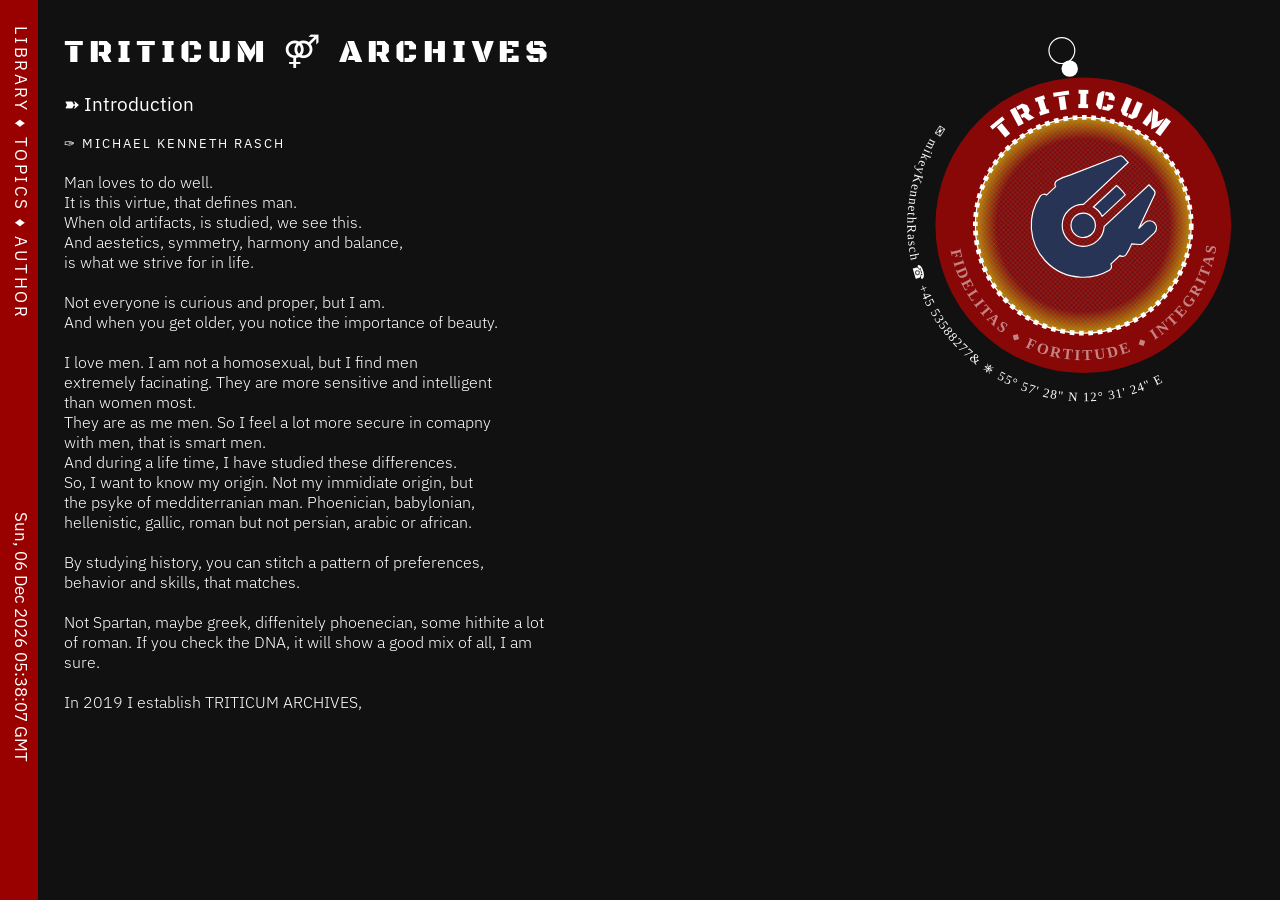
==== static/taIntro.html @ 06a34884 "Add files via upload" ====
<html>

<head>
  <title>TRITICUM DIGITAL ARCHIVES</title>
  <meta charset="UTF-8">
  <meta name="viewport" content="width=device-width, initial-scale=1">
  <link href="https://fonts.googleapis.com/css?family=Fira+Code|Black+Ops+One|IBM+Plex+Sans:100,300,700" rel="stylesheet">
  <link href="ta.css" rel="stylesheet">   
  <link href="https://storage.googleapis.com/milliniumfalcon/falcon.png" rel="icon">
  <style>

    #taBody {
      margin: 0;
      padding: 0;
      margin-left: 5vw;
      background-color: #111;
      background-image: url(https://upload.wikimedia.org/wikipedia/commons/2/20/Laocoon_group_sculpture.jpg);
      background-attachment: fixed;
      background-size: contain;
      background-position: right;
      background-clip: content-box;
      background-repeat: no-repeat;
      color: #fff;
      font-family: 'IBM Plex Sans';
    }
  
    #zmain {
       margin-right: 3vw;
      
    }
  </style>
</head>

<body id="taBody">

  <div id="taIndex">

    <svg style="position: fixed; width: 3vw; left:0;top:0; " xmlns="http://www.w3.org/2000/svg" viewBox="0 0 30 1200">
      <rect x="0" y="0" width="30" height="1200" fill="#900"></rect>
      <g font-size="small" fill="#fff" text-anchor="start">
        <text x="12" y="400" transform="rotate(90 12 400)" id="tMinus">ø</text>
        <text x="12" y="20"  transform="rotate(90 12 20)" letter-spacing="2" >LIBRARY ♦ TOPICS ♦ AUTHOR</text>
      </g>
    </svg>

  </div>
  
  <div id="zmain"></div>

  <h1>TRITICUM ⚤ ARCHIVES</h1>
    
  <div class="w50">
    <h3>Introduction</h3>

    <h5>MICHAEL KENNETH RASCH </h5>
    <p>
      Man loves to do well. 
      It is this virtue, that defines man.
      When old artifacts, is studied, we see this.
      And aestetics, symmetry, harmony and balance,
      is what we strive for in life.

      Not everyone is curious and proper, but I am.
      And when you get older, you notice the importance of beauty.

      I love men. I am not a homosexual, but I find men
      extremely facinating. They are more sensitive and intelligent
      than women most.
      They are as me men. So I feel a lot more secure in comapny 
      with men, that is smart men.
      And during a life time, I have studied these differences.
      So, I want to know my origin. Not my immidiate origin, but 
      the psyke of medditerranian man. Phoenician, babylonian,
      hellenistic, gallic, roman but not persian, arabic or african.

      By studying history, you can stitch a pattern of preferences,
      behavior and skills, that matches.

      Not Spartan, maybe greek, diffenitely phoenecian, some hithite a lot
      of roman. If you check the DNA, it will show a good mix of all, I am
      sure.
      
      In 2019 I establish TRITICUM ARCHIVES, 
    </p>

  </div>

  <svg style="width: 33%;  position: fixed; top: 0; right: 0" xmlns="http://www.w3.org/2000/svg"
    viewBox="0 0 360 360">
    <defs>
      <pattern id="cross" patternUnits="userSpaceOnUse" width="4" height="4">
        <path d="M0,4 L4,0 M4,4 L0,0" fill="none" stroke="#0ff" stroke-width=".2" stroke-opacity="0.5" />
      </pattern>
      <radialGradient id="radial">
        <stop offset="80%" stop-color="#ffff0000" />
        <stop offset="100%" stop-color="#ffff0080" />
      </radialGradient>
    </defs>

    <g transform="translate(64,64)">
      <g>
        <path fill="#ff800000" id="zoutside"
          d="M 5.1271933566511905 41.96353454734313 A 150 150 0 0 0 250.87280664334878 214.0364654526569">
        </path>
        <text font-size="11" fill="#fff" font-weight="100" text-anchor="start" font-family="'IBM Sans Plex', serif"
          letter-spacing="1">
          <textPath href="#zoutside">
            &#x2709; mikeyKennethRasch &#x260E; +45 53588277& &#x26EF; 55° 57' 28" N 12° 31' 24" E
          </textPath>
        </text>
      </g>
      <g>
        <circle r="7" fill="#fff">
          <animateMotion dur="90s" repeatCount="indefinite"
            path="M 125.66137753740401 -5.9795911509564235 A 134 134 0 1 0 128 -6 z">
          </animateMotion>
        </circle>

        <circle r="11" fill="none" stroke="#fff">
          <animateMotion dur="60s" repeatCount="indefinite"
            path="M 125.38213903440747 -21.977154273458694 A 150 150 0 1 0 128 -22 z">
          </animateMotion>
        </circle>

        <path id="ztop" fill="none" d="M 28 128 A 100 100 0 0 1 228 128"></path>
        <path id="zbottom" fill="none" d="M 13 128 A 115 115 0 0 0 243 128"></path>
        <circle cx="128" cy="128" r="126" fill="#ff000080" stroke="none" stroke-width="1"></circle>

        <circle cx="128" cy="128" r="92" fill="url(#radial)" stroke="#ffffff" stroke-width="4" stroke-dasharray="4 4">
        </circle>
        <circle cx="128" cy="128" r="92" fill="url(#cross)" stroke="#ffffff"></circle>
        <text font-size="24" fill="#fff" text-anchor="start" font-family="'Black Ops One', serif" letter-spacing="4">
          <textPath startOffset="25.2%" href="#ztop">
            TRITICUM
          </textPath>
        </text>
        <text font-size="13" fill="#ffffff80" font-weight="700" text-anchor="start" font-family="'IBM Sans Plex', serif"
          letter-spacing="2">
          <textPath startOffset="6%" href="#zbottom">
            FIDELITAS ⬥ FORTITUDE ⬥ INTEGRITAS
          </textPath>
        </text>
      </g>
      <g transform="translate(83.7,66.7),scale(0.5)">
        <g>
          <path
            d="M158.339,68.332l-38.012,38.013c-1.654-3.222-3.822-6.247-6.518-8.942c-2.664-2.664-5.678-4.848-8.933-6.526l38.011-38.011
    c2.86,2.232,5.615,4.632,8.221,7.238C153.701,62.696,156.103,65.454,158.339,68.332z M73.816,137.395
    c3.925,3.925,9.143,6.086,14.693,6.086c5.55,0,10.768-2.162,14.692-6.086c8.102-8.102,8.102-21.284,0-29.386
    c-3.924-3.924-9.143-6.086-14.692-6.086c-5.551,0-10.77,2.162-14.694,6.086C65.715,116.111,65.715,129.294,73.816,137.395z
     M210.116,114.561c-0.008-0.007-0.077-0.077-0.084-0.084c-2.236-2.236-5.21-3.467-8.372-3.467c-3.163,0-6.137,1.232-8.372,3.468
    l-9.503,9.503l-0.132-0.005l24.608-57.434c1.208-2.818,0.578-6.088-1.59-8.257l-8.536-8.536l-73.886,73.887
    c-0.229,8.848-3.702,17.628-10.44,24.366c-6.759,6.758-15.743,10.48-25.3,10.48c-9.558,0-18.542-3.722-25.301-10.48
    c-13.949-13.95-13.949-36.648,0-50.599c6.542-6.541,15.17-10.227,24.384-10.457l73.869-73.869l-8.536-8.536
    c-2.167-2.167-5.435-2.797-8.257-1.59L62.994,37.946c-7.599,2.284-14.888,5.58-21.663,9.855c-1.929,1.217-3.198,3.244-3.452,5.51
    c-0.2,1.794,0.254,3.583,1.252,5.05L24.168,73.324c-1.466-0.997-3.257-1.451-5.049-1.251c-2.267,0.253-4.294,1.523-5.511,3.451
    C3.064,92.233-1.597,112.311,0.485,132.059c2.112,20.051,11.143,38.959,25.425,53.242c16.712,16.711,38.932,25.915,62.568,25.916
    c0.002,0,0.001,0,0.003,0c16.769,0,33.094-4.708,47.207-13.613c1.929-1.217,3.198-3.245,3.452-5.511
    c0.2-1.793-0.255-3.582-1.252-5.049l14.962-14.963c1.467,0.998,3.254,1.455,5.051,1.252c2.266-0.253,4.293-1.523,5.51-3.452
    c3.652-5.788,6.583-11.985,8.784-18.429l13.854,0.497c0.091,0.003,0.183,0.005,0.273,0.005c2.092,0,3.991-0.868,5.357-2.266
    c0.041-0.039,0.085-0.073,0.125-0.113l18.29-18.291c2.236-2.236,3.469-5.21,3.469-8.373S212.33,116.775,210.116,114.561z"
            fill="rgb(40,52,85)" stroke="#fff" stroke-width="2">

            <animateTransform attributeName="transform" attributeType="XML" type="rotate" from="0 89 122"
              to="360 89 122" dur="180s" repeatCount="indefinite"></animateTransform>
          </path>
        </g>
      </g>

  </svg>
</body>
<script src="ta.js"></script>

</html>
---- static/ta.css ----
body {
  margin: 0;
  padding: 0;  
  font-family: "IBM Plex Sans";
}
div {
  float: left;
}
h1 {
  color: #fff;
  margin: 1em 0 0 0;
  font-family: "Black Ops One";
  text-align: left;
  letter-spacing: 5;
  font-weight: normal;
}
h3 {
  color: #fff;
  margin-top: 0.5em 0 0 0;
  text-align: left;  
  font-weight: normal;  
}
h3::before {
  content: "➽ ";
}
h5 {
  color: #fff;
  margin: .3em 0 0 0;
  text-align: left;
  font-weight: normal ;
  
  letter-spacing: 2;
}
h5::before {
  content: "✑ ";
}
p {
  font-weight: 300;
  margin: 0;
  white-space: pre-line;
  float: left;
}
#zoutside {
  visibility: hidden;
  display: none;
}
.w50 {
  width: 50%;
  float: left;
}
#zlibrary {
  width: 100%;
  height: 1200%;
}
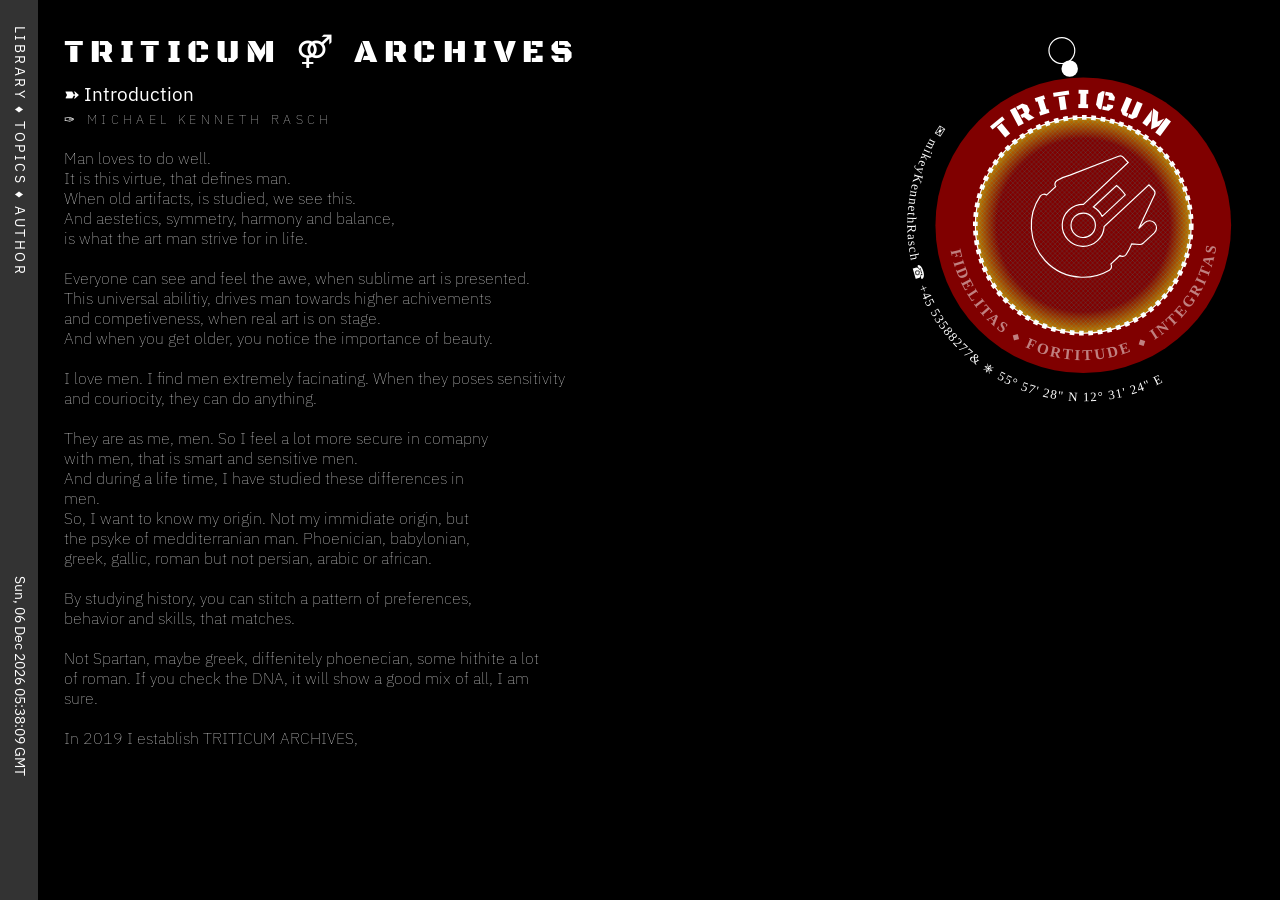
==== commit 60c4ab14: "Add files via upload" ====
--- a/static/taIntro.html
+++ b/static/taIntro.html
@@ -1,51 +1,31 @@
 <html>
 
 <head>
+
   <title>TRITICUM DIGITAL ARCHIVES</title>
   <meta charset="UTF-8">
   <meta name="viewport" content="width=device-width, initial-scale=1">
-  <link href="https://fonts.googleapis.com/css?family=Fira+Code|Black+Ops+One|IBM+Plex+Sans:100,300,700" rel="stylesheet">
-  <link href="ta.css" rel="stylesheet">   
+  <link href="https://fonts.googleapis.com/css?family=Fira+Code|Black+Ops+One|IBM+Plex+Sans:100,400" rel="stylesheet">
+  <link href="ta.css" rel="stylesheet">
   <link href="https://storage.googleapis.com/milliniumfalcon/falcon.png" rel="icon">
-  <style>
 
-    #taBody {
-      margin: 0;
-      padding: 0;
-      margin-left: 5vw;
-      background-color: #111;
-      background-image: url(https://upload.wikimedia.org/wikipedia/commons/2/20/Laocoon_group_sculpture.jpg);
-      background-attachment: fixed;
-      background-size: contain;
-      background-position: right;
-      background-clip: content-box;
-      background-repeat: no-repeat;
-      color: #fff;
-      font-family: 'IBM Plex Sans';
-    }
-  
-    #zmain {
-       margin-right: 3vw;
-      
-    }
-  </style>
 </head>
 
-<body id="taBody">
+<body id="taBody" style="background-image: url(https://upload.wikimedia.org/wikipedia/commons/2/20/Laocoon_group_sculpture.jpg)">
 
-  <div id="taIndex">
+<div id="taIndex">
 
-    <svg style="position: fixed; width: 3vw; left:0;top:0; " xmlns="http://www.w3.org/2000/svg" viewBox="0 0 30 1200">
-      <rect x="0" y="0" width="30" height="1200" fill="#900"></rect>
-      <g font-size="small" fill="#fff" text-anchor="start">
-        <text x="12" y="400" transform="rotate(90 12 400)" id="tMinus">ø</text>
-        <text x="12" y="20"  transform="rotate(90 12 20)" letter-spacing="2" >LIBRARY ♦ TOPICS ♦ AUTHOR</text>
-      </g>
-    </svg>
+  <svg style="position: fixed; width: 3vw; left:0;top:0; " xmlns="http://www.w3.org/2000/svg" viewBox="0 0 30 1200">
+    <rect id="taSideBarColor" x="0" y="0" width="30" height="1200" fill="#333"></rect>
+    <g fill="#fff" text-anchor="start">
+      <text x="12" y="450" transform="rotate(90 12 450)" id="tMinus">ø</text>
+      <text x="12" y="20" transform="rotate(90 12 20)" letter-spacing="2">LIBRARY ♦ TOPICS ♦ AUTHOR</text>
+    </g>
+  </svg>
 
-  </div>
-  
-  <div id="zmain"></div>
+</div>
+
+<div id="zmain"></div>
 
   <h1>TRITICUM ⚤ ARCHIVES</h1>
     
@@ -58,20 +38,23 @@
       It is this virtue, that defines man.
       When old artifacts, is studied, we see this.
       And aestetics, symmetry, harmony and balance,
-      is what we strive for in life.
+      is what the art man strive for in life.
 
-      Not everyone is curious and proper, but I am.
+      Everyone can see and feel the awe, when sublime art is presented.
+      This universal abilitiy, drives man towards higher achivements
+      and competiveness, when real art is on stage.
       And when you get older, you notice the importance of beauty.
 
-      I love men. I am not a homosexual, but I find men
-      extremely facinating. They are more sensitive and intelligent
-      than women most.
-      They are as me men. So I feel a lot more secure in comapny 
-      with men, that is smart men.
-      And during a life time, I have studied these differences.
+      I love men. I find men extremely facinating. When they poses sensitivity
+      and couriocity, they can do anything.
+
+      They are as me, men. So I feel a lot more secure in comapny 
+      with men, that is smart and sensitive men.
+      And during a life time, I have studied these differences in
+      men.
       So, I want to know my origin. Not my immidiate origin, but 
       the psyke of medditerranian man. Phoenician, babylonian,
-      hellenistic, gallic, roman but not persian, arabic or african.
+      greek, gallic, roman but not persian, arabic or african.
 
       By studying history, you can stitch a pattern of preferences,
       behavior and skills, that matches.
@@ -159,7 +142,7 @@
     c0.2-1.793-0.255-3.582-1.252-5.049l14.962-14.963c1.467,0.998,3.254,1.455,5.051,1.252c2.266-0.253,4.293-1.523,5.51-3.452
     c3.652-5.788,6.583-11.985,8.784-18.429l13.854,0.497c0.091,0.003,0.183,0.005,0.273,0.005c2.092,0,3.991-0.868,5.357-2.266
     c0.041-0.039,0.085-0.073,0.125-0.113l18.29-18.291c2.236-2.236,3.469-5.21,3.469-8.373S212.33,116.775,210.116,114.561z"
-            fill="rgb(40,52,85)" stroke="#fff" stroke-width="2">
+            fill="none"  stroke="#fff" stroke-width="2">
 
             <animateTransform attributeName="transform" attributeType="XML" type="rotate" from="0 89 122"
               to="360 89 122" dur="180s" repeatCount="indefinite"></animateTransform>
--- a/static/ta.css
+++ b/static/ta.css
@@ -1,54 +1,75 @@
-body {
-  margin: 0;
-  padding: 0;  
-  font-family: "IBM Plex Sans";
-}
-div {
-  float: left;
-}
-h1 {
-  color: #fff;
-  margin: 1em 0 0 0;
-  font-family: "Black Ops One";
-  text-align: left;
-  letter-spacing: 5;
-  font-weight: normal;
-}
-h3 {
-  color: #fff;
-  margin-top: 0.5em 0 0 0;
-  text-align: left;  
-  font-weight: normal;  
-}
-h3::before {
-  content: "➽ ";
-}
-h5 {
-  color: #fff;
-  margin: .3em 0 0 0;
-  text-align: left;
-  font-weight: normal ;
-  
-  letter-spacing: 2;
-}
-h5::before {
-  content: "✑ ";
-}
-p {
-  font-weight: 300;
-  margin: 0;
-  white-space: pre-line;
-  float: left;
-}
-#zoutside {
-  visibility: hidden;
-  display: none;
-}
-.w50 {
-  width: 50%;
-  float: left;
-}
-#zlibrary {
-  width: 100%;
-  height: 1200%;
-}
+body {
+  margin: 0;
+  padding: 0;  
+  font-family: "IBM Plex Sans";
+}
+div {
+  float: left;
+}
+h1 {
+  color: #fff;
+  margin: 1em 0 0 0;
+  font-family: "Black Ops One";
+  text-align: left;
+  letter-spacing: 0.2em;
+  font-weight: normal;
+}
+h3 {
+  color: #fff;
+  margin: 0.5em 0 0 0;
+  text-align: left;  
+  font-weight: normal;  
+}
+h3::before {
+  content: "➽ ";
+}
+h5 {
+  color: #fff;
+  margin: .3em 0 0 0;
+  text-align: left;
+  font-weight: lighter ;  
+  letter-spacing: 0.33em;
+}
+h5::before {
+  content: "✑ ";
+}
+p {
+  font-weight: lighter;
+  margin: 0;
+  white-space: pre-line;
+  float: left;
+  hyphens: auto;
+}
+#zoutside {
+  visibility: hidden;
+  display: none;
+}
+.w50 {
+  width: 50%;
+  float: left;
+}
+#zlibrary {
+  width: 100%;
+  height: 1200%;
+  font-size: 1em;
+}
+#taBody {
+  margin: 0;
+  padding: 0;  
+  margin-left: 5vw;
+  background-color: #000;
+  background-attachment: fixed;
+  background-size: contain;
+  background-position: right;
+  background-clip: content-box;
+  background-repeat: no-repeat;
+  color: #fff;
+  font-family: 'IBM Plex Sans';
+}
+
+#zmain {
+   margin-right: 3vw;
+}
+svg {
+  font-size:0.6667em ;
+}
